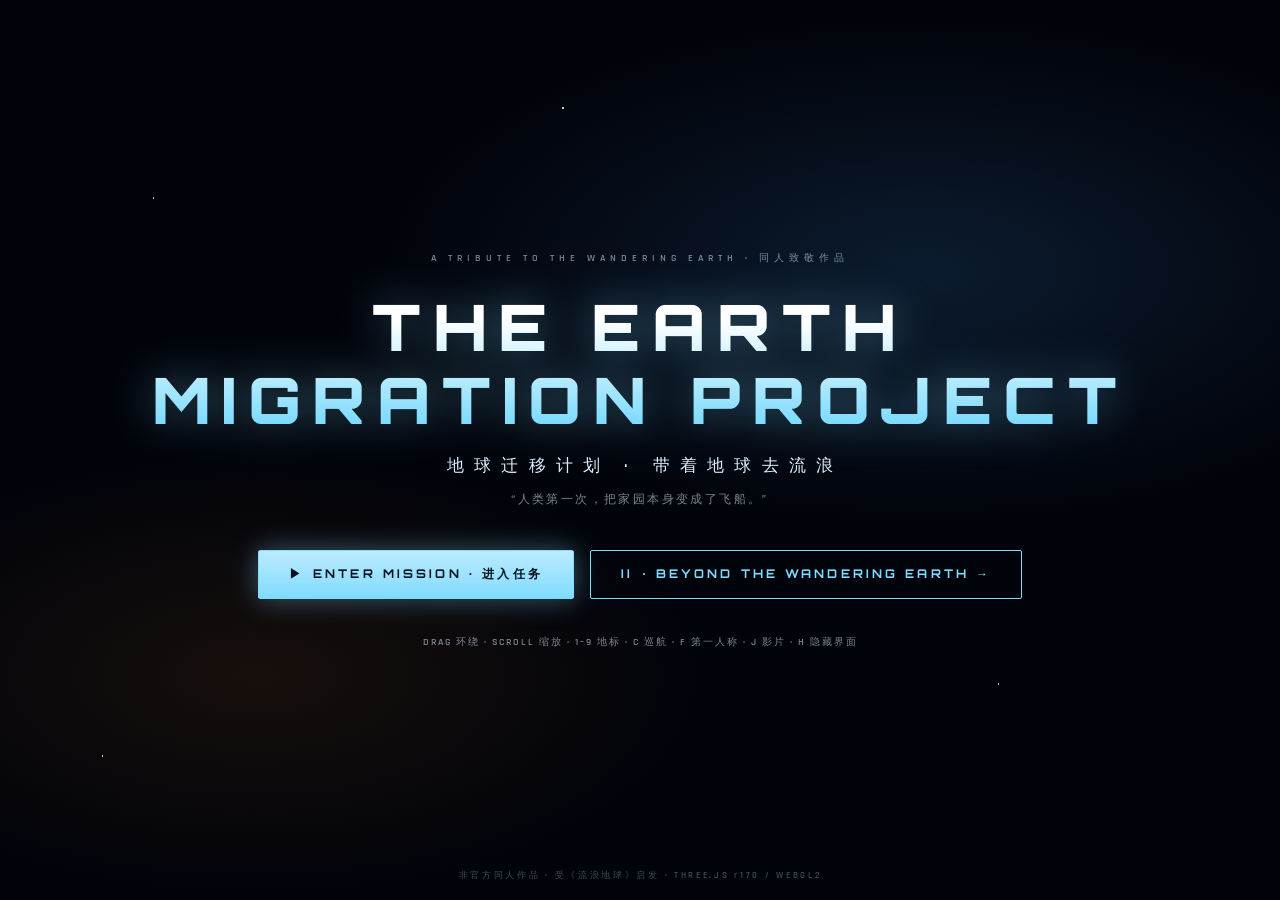
==== index.html @ 53edd9ea "The Earth Migration Project: cinematic dual-page WebGL tribute to The Wandering Earth (Part I + Beyo" ====
<!DOCTYPE html>
<html lang="zh-CN">
<head>
<meta charset="UTF-8">
<meta name="viewport" content="width=device-width, initial-scale=1.0, viewport-fit=cover">
<meta name="theme-color" content="#02040a">
<title>The Earth Migration Project · 地球迁移计划</title>
<meta name="description" content="献给《流浪地球》的电影级交互式 WebGL 体验：上万台行星发动机推动地球离开太阳系，前往比邻星。同人作品，非官方关联。">
<link rel="icon" href="data:image/svg+xml,<svg xmlns='http://www.w3.org/2000/svg' viewBox='0 0 64 64'><circle cx='32' cy='32' r='22' fill='%23061426' stroke='%237fdcff' stroke-width='3'/><path d='M32 6 L38 16 L26 16 Z' fill='%23ffb46a'/><circle cx='32' cy='32' r='8' fill='%237fdcff'/></svg>">
<link rel="stylesheet" href="css/app.css">
<script src="boot.js"></script>
<script type="importmap">
{
  "imports": {
    "three": "./vendor/three/build/three.module.js",
    "three/addons/": "./vendor/three/examples/jsm/"
  }
}
</script>
</head>
<body>

<!-- ══════════ 加载屏 ══════════ -->
<div id="loading">
  <div class="load-core">
    <div class="load-emblem"><div class="load-planet"></div><div class="load-beam"></div></div>
    <div class="load-title">THE EARTH MIGRATION PROJECT</div>
    <div class="load-sub">HUMANITY'S LAST JOURNEY · 4.37 LIGHT-YEARS · 2,500 YEARS</div>
    <div class="load-track"><div id="load-bar"></div></div>
    <div class="load-row"><span id="load-step">INITIALIZING</span><span id="load-pct">0%</span></div>
    <div class="load-row dim"><span>UEG · PLANETARY PROPULSION COMMAND</span><span>UNET/2071.44</span></div>
  </div>
  <div id="boot-fault"><div class="fault-head">SYSTEM FAULT</div><div id="boot-fault-msg"></div></div>
</div>

<!-- ══════════ 启动屏 ══════════ -->
<div id="title-screen" class="hidden">
  <div class="ts-stars"></div>
  <div class="ts-core">
    <div class="ts-kicker">A TRIBUTE TO THE WANDERING EARTH · 同人致敬作品</div>
    <h1 class="ts-title">THE EARTH<br>MIGRATION PROJECT</h1>
    <div class="ts-tag">地球迁移计划 · 带着地球去流浪</div>
    <div class="ts-quote">“人类第一次，把家园本身变成了飞船。”</div>
    <div class="ts-actions">
      <button id="btn-start" class="ts-btn primary">▶&ensp;ENTER MISSION · 进入任务</button>
      <a id="btn-beyond" class="ts-btn ghost" href="beyond.html">II&ensp;· BEYOND THE WANDERING EARTH →</a>
    </div>
    <div class="ts-hints">DRAG 环绕 · SCROLL 缩放 · 1–9 地标 · C 巡航 · F 第一人称 · J 影片 · H 隐藏界面</div>
  </div>
  <div class="ts-foot">非官方同人作品 · 受《流浪地球》启发 · THREE.JS r170 / WEBGL2</div>
</div>

<!-- ══════════ 主应用 ══════════ -->
<div id="app" class="hidden">
  <canvas id="gl"></canvas>
  <div id="labels"></div>

  <!-- HUD -->
  <div id="hud">

    <div class="panel" id="title-block">
      <div class="pb-ueg">UEG · PLANETARY PROPULSION COMMAND</div>
      <div class="pb-name">THE EARTH MIGRATION PROJECT</div>
      <div class="pb-row"><span class="k">MISSION</span><span class="v mono" id="mission-clock">T+0000 D</span></div>
      <div class="pb-row"><span class="k">UTC</span><span class="v mono" id="utc-clock">--:--:--</span></div>
    </div>

    <div class="panel" id="orbit-panel">
      <div class="panel-head">ORBITAL POSITION <i></i></div>
      <div class="grid2">
        <div class="cell"><span class="k">日心距离</span><span class="v mono" id="orb-dist">0.98 AU</span></div>
        <div class="cell"><span class="k">速度</span><span class="v mono" id="orb-speed">29.8 KM/S</span></div>
        <div class="cell"><span class="k">阶段</span><span class="v mono amber" id="orb-phase">ESCAPE BURN</span></div>
        <div class="cell"><span class="k">自转角</span><span class="v mono" id="orb-rot">0.0°</span></div>
        <div class="cell"><span class="k">黄经</span><span class="v mono" id="orb-lon">0.0°</span></div>
        <div class="cell"><span class="k">黄纬</span><span class="v mono" id="orb-lat">0.0°</span></div>
      </div>
      <svg id="orbit-svg" viewBox="0 0 200 130" aria-hidden="true">
        <defs>
          <radialGradient id="svg-sun" cx="50%" cy="50%" r="50%">
            <stop offset="0%" stop-color="#ffdf9e"/><stop offset="45%" stop-color="#ff9d3c"/><stop offset="100%" stop-color="#3a1c05"/>
          </radialGradient>
        </defs>
        <circle cx="24" cy="65" r="9" fill="url(#svg-sun)"/>
        <circle cx="24" cy="65" r="15" fill="none" stroke="#ffb46a" stroke-opacity=".25"/>
        <ellipse cx="24" cy="65" rx="70" ry="58" fill="none" stroke="#7fdcff" stroke-opacity=".35" stroke-dasharray="3 4"/>
        <ellipse cx="24" cy="65" rx="126" ry="96" fill="none" stroke="#7fdcff" stroke-opacity=".22" stroke-dasharray="3 4"/>
        <path id="svg-escape" d="M88 30 C 110 18, 150 30, 176 72" fill="none" stroke="#ffb46a" stroke-width="1.4" stroke-dasharray="5 3"/>
        <circle id="svg-jup" cx="150" cy="45" r="3.4" fill="#d8a56a"/>
        <circle id="svg-earth" cx="88" cy="30" r="2.8" fill="#7fdcff"/>
        <text x="120" y="14" fill="#7fdcff" font-size="7" letter-spacing="1.5" opacity=".8">TRAJECTORY · JUPITER ASSIST</text>
      </svg>
    </div>

    <div class="panel" id="engine-panel">
      <div class="panel-head">PLANETARY ENGINES <i></i></div>
      <div class="eng-main">
        <div class="eng-pct mono" id="eng-pct">0.0<span class="unit">%</span></div>
        <div class="eng-gauge" id="eng-gauge"></div>
      </div>
      <div class="grid2">
        <div class="cell"><span class="k">活动单位</span><span class="v mono" id="eng-units">0 / 10,244</span></div>
        <div class="cell"><span class="k">总推力</span><span class="v mono" id="eng-thrust">0.0 GT</span></div>
        <div class="cell"><span class="k">核心温度</span><span class="v mono" id="eng-temp">0 K</span></div>
        <div class="cell"><span class="k">燃料储备</span><span class="v mono" id="eng-fuel">100.0%</span></div>
      </div>
      <div class="eng-continents" id="eng-continents"></div>
    </div>

    <div class="panel" id="elevator-panel">
      <div class="panel-head">SPACE ELEVATOR <i></i></div>
      <div class="grid2">
        <div class="cell"><span class="k">锚点</span><span class="v mono">0.0°N 22.0°E</span></div>
        <div class="cell"><span class="k">天枢站</span><span class="v mono cyan" id="elv-status">APEX GEOSYNC</span></div>
        <div class="cell"><span class="k">上行攀爬器</span><span class="v mono" id="elv-up">0</span></div>
        <div class="cell"><span class="k">下行攀爬器</span><span class="v mono" id="elv-down">0</span></div>
        <div class="cell"><span class="k">缆绳张力</span><span class="v mono" id="elv-tension">0 MN</span></div>
        <div class="cell"><span class="k">下一班次</span><span class="v mono" id="elv-next">--:--</span></div>
        <div class="cell wide"><span class="k">轨道流量</span><span class="v mono" id="elv-traffic">0 crafts/day</span></div>
      </div>
    </div>

    <div class="panel" id="system-panel">
      <div class="panel-head">PLANETARY SYSTEM <i></i></div>
      <div class="grid2">
        <div class="cell wide"><span class="k">目的地</span><span class="v mono cyan">PROXIMA CEN · 4.24 LY</span></div>
        <div class="cell"><span class="k">木星遭遇</span><span class="v mono amber" id="sys-jup">T-6,205 D</span></div>
        <div class="cell"><span class="k">太阳通量</span><span class="v mono" id="sys-flux">100.0%</span></div>
        <div class="cell"><span class="k">月伴飞</span><span class="v mono" id="sys-luna">0.97</span></div>
        <div class="cell"><span class="k">航程完成</span><span class="v mono" id="sys-prog">0.00%</span></div>
      </div>
    </div>

    <div class="panel" id="cam-panel">
      <div class="panel-head">OBSERVER <i></i></div>
      <div class="grid2">
        <div class="cell wide"><span class="k">模式</span><span class="v mono" id="cam-mode">EXPLORE</span></div>
        <div class="cell wide"><span class="k">焦点</span><span class="v mono" id="cam-focus">EARTH</span></div>
        <div class="cell"><span class="k">高度</span><span class="v mono" id="cam-alt">0 KM</span></div>
        <div class="cell"><span class="k">距离</span><span class="v mono" id="cam-dist">0 KM</span></div>
        <div class="cell"><span class="k">FPS</span><span class="v mono" id="cam-fps">60</span></div>
      </div>
    </div>
  </div>

  <!-- 底部 dock -->
  <div id="dock">
    <div class="dock-hints">
      <span>DRAG 环绕</span><span>SCROLL 缩放</span><span>CLICK 标记飞抵</span><span>1–9 地标</span><span>H 隐藏 HUD</span><span>G 特效档</span>
    </div>
    <div class="dock-marks" id="dock-marks"></div>
    <div class="dock-modes">
      <button id="btn-c" data-mode="cinematic">C · CINEMATIC</button>
      <button id="btn-o" data-mode="explore" class="on">O · EXPLORE</button>
      <button id="btn-f" data-mode="fp">F · FIRST PERSON</button>
      <button id="btn-j" data-mode="journey">J · ▶ JOURNEY</button>
      <a class="dock-beyond" href="beyond.html">II · BEYOND →</a>
    </div>
  </div>

  <!-- 影片模式 -->
  <div id="film" class="hidden">
    <div class="letterbox top"></div>
    <div class="letterbox bottom"></div>
    <div id="chapter-card"><div id="ch-num">01</div><div id="ch-title">The Dying Sun</div><div id="ch-era">2061</div></div>
    <div id="subtitle"><div id="sub-kicker"></div><div id="sub-title"></div><div id="sub-sub"></div></div>
    <div id="film-bar">
      <button id="f-prev" title="上一章">◀◀</button>
      <button id="f-play" title="播放/暂停">PAUSE</button>
      <button id="f-next" title="下一章">▶▶</button>
      <div id="f-track"><div id="f-prog"></div><div id="f-ticks"></div></div>
      <span class="mono" id="f-time">00:00 / 01:02</span>
      <button id="f-sound" title="声音">SOUND ON</button>
      <button id="f-exit" title="退出">EXIT</button>
    </div>
  </div>

  <!-- 第一人称触屏按钮（移动端） -->
  <div id="fp-touch" class="hidden">
    <button id="fp-fwd">▲ 前进</button>
    <button id="fp-back">▼ 后退</button>
  </div>

  <div id="toast"></div>
</div>

<script type="module" src="js/app.js"></script>
</body>
</html>
---- css/app.css ----
/* ═══════════════════════════════════════════════════════════════
   THE EARTH MIGRATION PROJECT · app.css
   深空冷青 HUD + 暖琥珀警示 · 1px 边线 / L 角标 / 毛玻璃 / 2px 直角
   ═══════════════════════════════════════════════════════════════ */
@font-face {
  font-family: 'Orbitron';
  src: url('../assets/fonts/orbitron-var.woff2') format('woff2');
  font-weight: 400 900;
  font-display: swap;
}
@font-face {
  font-family: 'Rajdhani';
  src: url('../assets/fonts/rajdhani-600.ttf') format('truetype');
  font-weight: 500 700;
  font-display: swap;
}
@font-face {
  font-family: 'JetBrains Mono';
  src: url('../assets/fonts/jbmono-400.woff2') format('woff2');
  font-weight: 400;
  font-display: swap;
}
@font-face {
  font-family: 'JetBrains Mono';
  src: url('../assets/fonts/jbmono-700.woff2') format('woff2');
  font-weight: 700;
  font-display: swap;
}

:root {
  --cyan: #7fdcff;
  --cyan-dim: rgba(127, 220, 255, .55);
  --cyan-line: rgba(127, 220, 255, .28);
  --amber: #ffb46a;
  --red: #ff6b6b;
  --glass: rgba(10, 24, 42, .72);
  --glass-strong: rgba(4, 10, 20, .6);
  --text: #dcefff;
  --text-dim: rgba(220, 239, 255, .55);
  --bg: #02040a;
}

* { margin: 0; padding: 0; box-sizing: border-box; }
html, body { height: 100%; overflow: hidden; }
body {
  background: var(--bg);
  color: var(--text);
  font-family: 'Rajdhani', 'Segoe UI', sans-serif;
  -webkit-font-smoothing: antialiased;
  user-select: none;
}
.mono { font-family: 'JetBrains Mono', 'Consolas', monospace; }
.hidden { display: none !important; }
button { font-family: inherit; cursor: pointer; }

/* ══════════ 通用面板语言 ══════════ */
.panel {
  position: absolute;
  background: linear-gradient(160deg, var(--glass), var(--glass-strong));
  border: 1px solid var(--cyan-line);
  border-radius: 2px;
  padding: 10px 12px;
  box-shadow: inset 0 0 22px rgba(127, 220, 255, .06), 0 6px 26px rgba(0, 0, 0, .55);
  backdrop-filter: blur(7px);
  -webkit-backdrop-filter: blur(7px);
  min-width: 190px;
  z-index: 20;
  animation: panel-in .6s cubic-bezier(.2, .9, .25, 1) both;
}
.panel::before, .panel::after {
  content: ''; position: absolute; width: 12px; height: 12px; pointer-events: none;
}
.panel::before { top: -1px; left: -1px; border-top: 2px solid var(--cyan); border-left: 2px solid var(--cyan); }
.panel::after { bottom: -1px; right: -1px; border-bottom: 2px solid var(--cyan); border-right: 2px solid var(--cyan); }
@keyframes panel-in { from { opacity: 0; transform: translateY(8px); } to { opacity: 1; transform: none; } }

.panel-head {
  font-family: 'Orbitron', sans-serif;
  font-size: 9px; font-weight: 700;
  letter-spacing: .38em;
  color: var(--cyan);
  padding-bottom: 7px; margin-bottom: 8px;
  border-bottom: 1px solid var(--cyan-line);
  display: flex; justify-content: space-between; align-items: center;
}
.panel-head i {
  width: 5px; height: 5px; background: var(--cyan);
  box-shadow: 0 0 6px var(--cyan);
  animation: blink 2.2s infinite;
}
@keyframes blink { 0%, 100% { opacity: 1; } 50% { opacity: .25; } }

.grid2 { display: grid; grid-template-columns: 1fr 1fr; gap: 3px 10px; }
.cell { display: flex; justify-content: space-between; align-items: baseline; gap: 8px; }
.cell.wide { grid-column: span 2; }
.cell .k { font-size: 10px; letter-spacing: .18em; color: var(--text-dim); white-space: nowrap; }
.cell .v { font-size: 11px; font-weight: 700; color: var(--text); white-space: nowrap; }
.cell .v.cyan { color: var(--cyan); }
.cell .v.amber { color: var(--amber); }
.cell .v.red { color: var(--red); }

/* ══════════ 加载屏 ══════════ */
#loading {
  position: fixed; inset: 0; z-index: 200;
  background: radial-gradient(120% 90% at 50% 20%, #04101f 0%, #02040a 55%, #010208 100%);
  display: flex; align-items: center; justify-content: center;
  transition: opacity .8s;
}
.load-core { width: min(480px, 86vw); text-align: center; }
.load-emblem { width: 88px; height: 88px; margin: 0 auto 26px; position: relative; }
.load-planet {
  position: absolute; inset: 14px; border-radius: 50%;
  background: radial-gradient(circle at 34% 32%, #1d4e78, #071a30 62%, #020a16);
  border: 1px solid var(--cyan-line);
  box-shadow: 0 0 34px rgba(127, 220, 255, .25), inset -8px -6px 22px rgba(0, 0, 0, .8);
  animation: spin 14s linear infinite;
}
.load-beam {
  position: absolute; left: 50%; top: -8px; width: 3px; height: 26px;
  background: linear-gradient(to top, var(--cyan), transparent);
  transform: translateX(-50%);
  animation: beam 1.6s ease-in-out infinite;
  filter: drop-shadow(0 0 6px var(--cyan));
}
@keyframes beam { 0%, 100% { opacity: .35; height: 18px; } 50% { opacity: 1; height: 30px; } }
@keyframes spin { to { transform: rotate(360deg); } }
.load-title {
  font-family: 'Orbitron', sans-serif; font-weight: 900;
  font-size: clamp(17px, 3.4vw, 26px); letter-spacing: .42em;
  background: linear-gradient(180deg, #fff, var(--cyan));
  -webkit-background-clip: text; background-clip: text; color: transparent;
  filter: drop-shadow(0 0 14px rgba(127, 220, 255, .5));
  margin-bottom: 10px; padding-left: .42em;
}
.load-sub { font-size: 10px; letter-spacing: .34em; color: var(--text-dim); margin-bottom: 30px; }
.load-track { height: 2px; background: rgba(127, 220, 255, .14); margin-bottom: 10px; overflow: hidden; }
#load-bar { height: 100%; width: 0%; background: linear-gradient(90deg, var(--cyan), #fff); box-shadow: 0 0 10px var(--cyan); transition: width .3s; }
.load-row { display: flex; justify-content: space-between; font-size: 10px; letter-spacing: .22em; color: var(--cyan); }
.load-row.dim { color: var(--text-dim); margin-top: 14px; letter-spacing: .14em; }
#boot-fault {
  display: none; margin-top: 22px; padding: 12px 16px;
  border: 1px solid var(--red); color: var(--red);
  font-family: 'JetBrains Mono', monospace; font-size: 11px; line-height: 1.6;
  text-align: left; background: rgba(60, 10, 14, .35);
}
.fault-head { font-weight: 700; letter-spacing: .3em; margin-bottom: 4px; }

/* ══════════ 启动屏 ══════════ */
#title-screen {
  position: fixed; inset: 0; z-index: 150;
  background:
    radial-gradient(60% 40% at 72% 30%, rgba(38, 90, 140, .28), transparent 70%),
    radial-gradient(50% 35% at 20% 75%, rgba(120, 70, 20, .18), transparent 70%),
    #01030a;
  display: flex; align-items: center; justify-content: center;
  transition: opacity 1s, visibility 1s;
}
.ts-stars {
  position: absolute; inset: 0; opacity: .8;
  background-image:
    radial-gradient(1.4px 1.4px at 12% 22%, #cfeaff 50%, transparent 51%),
    radial-gradient(1px 1px at 28% 68%, #9fc6e8 50%, transparent 51%),
    radial-gradient(1.8px 1.8px at 44% 12%, #fff 50%, transparent 51%),
    radial-gradient(1px 1px at 63% 44%, #cfeaff 50%, transparent 51%),
    radial-gradient(1.3px 1.3px at 78% 76%, #ffe9c9 50%, transparent 51%),
    radial-gradient(1px 1px at 88% 18%, #cfeaff 50%, transparent 51%),
    radial-gradient(1.5px 1.5px at 8% 84%, #fff 50%, transparent 51%),
    radial-gradient(1px 1px at 52% 88%, #9fc6e8 50%, transparent 51%),
    radial-gradient(1.2px 1.2px at 95% 55%, #fff 50%, transparent 51%),
    radial-gradient(1px 1px at 35% 40%, #cfeaff 50%, transparent 51%);
  animation: twinkle 5s ease-in-out infinite alternate;
}
@keyframes twinkle { from { opacity: .45; } to { opacity: .95; } }
.ts-core { position: relative; text-align: center; padding: 0 20px; }
.ts-kicker { font-size: 10px; letter-spacing: .5em; color: var(--text-dim); margin-bottom: 26px; }
.ts-title {
  font-family: 'Orbitron', sans-serif; font-weight: 900;
  font-size: clamp(30px, 6.5vw, 64px); line-height: 1.14; letter-spacing: .18em;
  background: linear-gradient(180deg, #ffffff 20%, var(--cyan) 90%);
  -webkit-background-clip: text; background-clip: text; color: transparent;
  filter: drop-shadow(0 0 22px rgba(127, 220, 255, .45));
  margin-bottom: 18px;
}
.ts-tag { font-size: clamp(13px, 2vw, 17px); letter-spacing: .6em; color: var(--text); margin-bottom: 14px; padding-left: .6em; }
.ts-quote { font-size: 12px; letter-spacing: .2em; color: var(--text-dim); margin-bottom: 42px; }
.ts-actions { display: flex; gap: 16px; justify-content: center; flex-wrap: wrap; margin-bottom: 36px; }
.ts-btn {
  display: inline-block; text-decoration: none;
  font-family: 'Orbitron', sans-serif; font-size: 12px; font-weight: 700; letter-spacing: .26em;
  color: var(--cyan); background: rgba(10, 30, 50, .5);
  border: 1px solid var(--cyan); border-radius: 2px;
  padding: 15px 30px; transition: all .25s;
}
.ts-btn.primary { color: #02131f; background: linear-gradient(180deg, #bdeaff, var(--cyan)); box-shadow: 0 0 28px rgba(127, 220, 255, .4); }
.ts-btn.ghost { background: transparent; }
.ts-btn:hover { transform: translateY(-2px); box-shadow: 0 6px 30px rgba(127, 220, 255, .5); }
.ts-hints { font-size: 10px; letter-spacing: .2em; color: var(--text-dim); }
.ts-foot { position: absolute; bottom: 18px; left: 0; right: 0; text-align: center; font-size: 9px; letter-spacing: .3em; color: rgba(220, 239, 255, .3); }

/* ══════════ 主应用 ══════════ */
#app { position: fixed; inset: 0; }
#gl { position: absolute; inset: 0; width: 100%; height: 100%; display: block; }

/* —— HUD 布局 —— */
#title-block { top: 16px; left: 16px; }
#orbit-panel { top: 16px; right: 16px; width: 226px; }
#engine-panel { top: 50%; left: 16px; transform: translateY(-50%); width: 262px; }
#elevator-panel { top: 50%; right: 16px; transform: translateY(-50%); width: 226px; }
#system-panel { bottom: 92px; left: 16px; }
#cam-panel { bottom: 92px; right: 16px; }

.pb-ueg { font-size: 9px; letter-spacing: .3em; color: var(--text-dim); margin-bottom: 4px; }
.pb-name {
  font-family: 'Orbitron', sans-serif; font-size: 12px; font-weight: 700;
  letter-spacing: .24em; color: var(--cyan); margin-bottom: 8px;
  text-shadow: 0 0 12px rgba(127, 220, 255, .5);
}
.pb-row { display: flex; justify-content: space-between; gap: 18px; font-size: 10px; }
.pb-row .k { color: var(--text-dim); letter-spacing: .2em; }
.pb-row .v { font-size: 11px; }

#orbit-svg { display: block; width: 100%; margin-top: 8px; }

/* —— 发动机面板 —— */
.eng-main { display: flex; align-items: center; gap: 12px; margin-bottom: 9px; }
.eng-pct {
  font-size: 30px; font-weight: 700; color: var(--cyan);
  text-shadow: 0 0 16px rgba(127, 220, 255, .55); line-height: 1;
  min-width: 86px;
}
.eng-pct .unit { font-size: 14px; color: var(--text-dim); }
.eng-gauge { display: grid; grid-template-columns: repeat(6, 1fr); gap: 3px; flex: 1; }
.eng-gauge i {
  height: 9px; background: rgba(127, 220, 255, .1);
  border: 1px solid rgba(127, 220, 255, .14);
  transition: background .3s;
}
.eng-gauge i.on { background: linear-gradient(180deg, #d9f4ff, var(--cyan)); box-shadow: 0 0 7px rgba(127, 220, 255, .8); border-color: transparent; }
.eng-gauge i.hot { background: linear-gradient(180deg, #ffe6c4, var(--amber)); box-shadow: 0 0 7px rgba(255, 180, 106, .8); border-color: transparent; }
.eng-continents { margin-top: 9px; display: grid; gap: 4px; }
.eng-continents .cont { display: grid; grid-template-columns: 34px 1fr 30px; gap: 8px; align-items: center; font-size: 9px; letter-spacing: .16em; }
.eng-continents .cont .name { color: var(--text-dim); }
.eng-continents .cont .bar { height: 5px; background: rgba(127, 220, 255, .08); position: relative; }
.eng-continents .cont .bar b {
  position: absolute; inset: 0; right: auto;
  background: linear-gradient(90deg, rgba(127, 220, 255, .25), var(--cyan));
  box-shadow: 0 0 6px rgba(127, 220, 255, .5);
  transition: width .5s;
}
.eng-continents .cont .pct { color: var(--text); font-family: 'JetBrains Mono', monospace; font-size: 9px; text-align: right; }

/* ══════════ 底部 dock ══════════ */
#dock {
  position: absolute; left: 50%; bottom: 14px; transform: translateX(-50%);
  display: flex; flex-direction: column; align-items: center; gap: 8px;
  z-index: 30; width: min(760px, calc(100vw - 24px));
  background: linear-gradient(160deg, var(--glass), var(--glass-strong));
  border: 1px solid var(--cyan-line); border-radius: 2px;
  padding: 10px 14px;
  box-shadow: inset 0 0 22px rgba(127, 220, 255, .05), 0 8px 30px rgba(0, 0, 0, .6);
  backdrop-filter: blur(8px); -webkit-backdrop-filter: blur(8px);
}
.dock-hints { display: flex; gap: 16px; flex-wrap: wrap; justify-content: center; font-size: 9px; letter-spacing: .18em; color: var(--text-dim); }
.dock-marks { display: flex; gap: 5px; flex-wrap: wrap; justify-content: center; }
.dock-marks button {
  font-size: 8px; letter-spacing: .1em; color: var(--cyan-dim);
  background: rgba(127, 220, 255, .05); border: 1px solid var(--cyan-line);
  border-radius: 2px; padding: 4px 7px; transition: all .2s;
}
.dock-marks button:hover, .dock-marks button.on { color: #02131f; background: var(--cyan); box-shadow: 0 0 12px rgba(127, 220, 255, .6); }
.dock-modes { display: flex; gap: 8px; flex-wrap: wrap; justify-content: center; align-items: center; }
.dock-modes button {
  font-family: 'Orbitron', sans-serif; font-size: 9px; font-weight: 700; letter-spacing: .2em;
  color: var(--text-dim); background: transparent;
  border: 1px solid rgba(127, 220, 255, .22); border-radius: 2px;
  padding: 8px 14px; transition: all .2s;
}
.dock-modes button:hover { color: var(--cyan); border-color: var(--cyan); }
.dock-modes button.on { color: #02131f; background: var(--cyan); border-color: var(--cyan); box-shadow: 0 0 16px rgba(127, 220, 255, .5); }
.dock-beyond {
  font-family: 'Orbitron', sans-serif; font-size: 9px; font-weight: 700; letter-spacing: .2em;
  color: var(--amber); text-decoration: none;
  border: 1px solid rgba(255, 180, 106, .4); border-radius: 2px;
  padding: 8px 14px; transition: all .2s;
}
.dock-beyond:hover { background: rgba(255, 180, 106, .15); box-shadow: 0 0 16px rgba(255, 180, 106, .35); }

/* ══════════ 影片模式 ══════════ */
#film { position: absolute; inset: 0; z-index: 40; pointer-events: none; }
.letterbox { position: absolute; left: 0; right: 0; height: 7.5vh; background: #000; z-index: 1; }
.letterbox.top { top: 0; animation: lb-in 1s cubic-bezier(.6, 0, .2, 1) both; }
.letterbox.bottom { bottom: 0; animation: lb-in 1s cubic-bezier(.6, 0, .2, 1) both; }
@keyframes lb-in { from { transform: scaleY(0); } to { transform: scaleY(1); } }

#chapter-card {
  position: absolute; left: 5vw; bottom: calc(7.5vh + 34px); z-index: 3;
  text-align: left; opacity: 0; transform: translateY(12px);
  transition: opacity .8s, transform .8s;
}
#chapter-card.show { opacity: 1; transform: none; }
#ch-num {
  font-family: 'Orbitron', sans-serif; font-size: 13px; font-weight: 900;
  color: var(--amber); letter-spacing: .5em;
  text-shadow: 0 0 14px rgba(255, 180, 106, .5);
}
#ch-title {
  font-family: 'Orbitron', sans-serif; font-size: clamp(18px, 2.6vw, 27px); font-weight: 700;
  color: #fff; letter-spacing: .3em; margin: 6px 0 3px;
  text-shadow: 0 2px 24px rgba(127, 220, 255, .35);
}
#ch-era { font-size: 11px; letter-spacing: .4em; color: var(--cyan); }

#subtitle {
  position: absolute; left: 50%; bottom: calc(7.5vh + 40px); transform: translateX(-50%);
  text-align: center; z-index: 3; width: min(760px, 88vw);
}
#sub-kicker { font-size: 10px; letter-spacing: .5em; color: var(--amber); margin-bottom: 8px; min-height: 12px; }
#sub-title {
  font-size: clamp(17px, 2.4vw, 25px); font-weight: 600; letter-spacing: .3em;
  color: #eef8ff; text-shadow: 0 2px 20px rgba(0, 0, 0, .9), 0 0 30px rgba(127, 220, 255, .2);
  min-height: 30px;
}
#sub-sub { font-size: 12px; letter-spacing: .26em; color: var(--text-dim); margin-top: 7px; min-height: 15px; }
.char { opacity: 0; display: inline-block; animation: char-in .5s forwards; }
@keyframes char-in { to { opacity: 1; } }

#film-bar {
  position: absolute; left: 50%; bottom: calc(7.5vh - 34px); transform: translateX(-50%);
  display: flex; align-items: center; gap: 12px;
  z-index: 5; pointer-events: auto;
  background: rgba(2, 6, 14, .82);
  border: 1px solid var(--cyan-line); border-radius: 2px;
  padding: 8px 14px;
  backdrop-filter: blur(8px); -webkit-backdrop-filter: blur(8px);
}
#film-bar button {
  font-family: 'JetBrains Mono', monospace; font-size: 10px; letter-spacing: .1em;
  color: var(--cyan); background: transparent; border: 1px solid var(--cyan-line);
  border-radius: 2px; padding: 6px 10px; transition: all .2s;
}
#film-bar button:hover { background: rgba(127, 220, 255, .12); }
#f-play { min-width: 64px; }
#f-track {
  position: relative; width: min(340px, 34vw); height: 18px; cursor: pointer;
}
#f-track::before {
  content: ''; position: absolute; left: 0; right: 0; top: 8px; height: 2px;
  background: rgba(127, 220, 255, .18);
}
#f-prog {
  position: absolute; left: 0; top: 8px; height: 2px; width: 0%;
  background: linear-gradient(90deg, var(--cyan), #fff);
  box-shadow: 0 0 8px var(--cyan);
}
#f-ticks { position: absolute; inset: 0; }
#f-ticks i {
  position: absolute; top: 4px; width: 1px; height: 10px;
  background: rgba(255, 255, 255, .45);
}
#f-ticks i:hover::after {
  content: attr(data-name); position: absolute; bottom: 16px; left: 50%; transform: translateX(-50%);
  white-space: nowrap; font-size: 9px; letter-spacing: .14em; color: var(--cyan);
  background: rgba(2, 6, 14, .95); border: 1px solid var(--cyan-line);
  padding: 3px 8px; pointer-events: none;
}
#f-time { font-size: 10px; color: var(--text-dim); letter-spacing: .08em; }

/* ══════════ 全息标记 ══════════ */
#labels { position: absolute; inset: 0; pointer-events: none; z-index: 15; overflow: hidden; }
.holo {
  position: absolute; transform: translate(-50%, -50%);
  pointer-events: auto; cursor: pointer;
}
.holo .dia {
  width: 11px; height: 11px; margin: 0 auto;
  border: 1.4px solid var(--cyan);
  transform: rotate(45deg);
  box-shadow: 0 0 10px rgba(127, 220, 255, .6), inset 0 0 6px rgba(127, 220, 255, .5);
  animation: holo-pulse 2.4s ease-in-out infinite;
  transition: border-color .2s;
}
.holo:hover .dia { border-color: #fff; }
@keyframes holo-pulse { 0%, 100% { transform: rotate(45deg) scale(1); opacity: .95; } 50% { transform: rotate(45deg) scale(1.35); opacity: .55; } }
.holo .ring {
  position: absolute; left: 50%; top: 50%; width: 34px; height: 34px;
  border: 1px solid rgba(127, 220, 255, .3); border-radius: 50%;
  transform: translate(-50%, -50%);
  animation: holo-ring 2.4s ease-out infinite;
}
@keyframes holo-ring { 0% { transform: translate(-50%, -50%) scale(.3); opacity: .9; } 100% { transform: translate(-50%, -50%) scale(1.25); opacity: 0; } }
.holo .tag {
  position: absolute; left: 26px; top: -4px; white-space: nowrap;
  font-size: 9px; letter-spacing: .2em; color: var(--cyan);
  padding: 3px 8px;
  background: rgba(2, 8, 18, .78);
  border: 1px solid var(--cyan-line);
  clip-path: polygon(0 0, 100% 0, 100% 100%, 8px 100%);
}
.holo .tag::before {
  content: ''; position: absolute; left: -14px; top: 50%; width: 14px; height: 1px;
  background: linear-gradient(90deg, transparent, var(--cyan));
}
.holo:hover .tag { color: #fff; border-color: var(--cyan); }

/* ══════════ toast / 触屏 ══════════ */
#toast {
  position: absolute; left: 50%; top: 84px; transform: translateX(-50%);
  z-index: 60; pointer-events: none;
  font-family: 'Orbitron', sans-serif; font-size: 11px; letter-spacing: .34em;
  color: var(--cyan); background: rgba(2, 8, 18, .85);
  border: 1px solid var(--cyan-line); border-radius: 2px;
  padding: 10px 22px; opacity: 0; transition: opacity .4s;
  text-shadow: 0 0 10px rgba(127, 220, 255, .6);
}
#toast.show { opacity: 1; }

#fp-touch { position: absolute; inset: 0; z-index: 35; pointer-events: none; }
#fp-touch button {
  position: absolute; pointer-events: auto;
  width: 88px; height: 88px; border-radius: 50%;
  font-family: 'Orbitron', sans-serif; font-size: 10px; letter-spacing: .2em;
  color: var(--cyan); background: rgba(10, 30, 50, .4);
  border: 1px solid var(--cyan-line);
  backdrop-filter: blur(4px); -webkit-backdrop-filter: blur(4px);
}
#fp-fwd { right: 24px; bottom: 128px; }
#fp-back { right: 128px; bottom: 40px; }
#fp-touch button:active { background: rgba(127, 220, 255, .3); }

/* ══════════ HUD 隐藏态 / 响应式 ══════════ */
#app.nohud #hud, #app.nohud #dock, #app.nohud #labels { opacity: 0; pointer-events: none; }
#app.film-on #hud, #app.film-on #dock, #app.film-on #labels, #app.film-on #toast { opacity: 0; pointer-events: none; }
#hud, #dock, #labels { transition: opacity .5s; }

@media (max-width: 900px) {
  #elevator-panel, #system-panel, #cam-panel { display: none; }
  #engine-panel { top: auto; bottom: 96px; transform: none; width: 226px; }
  .panel { min-width: 160px; padding: 8px 10px; }
  #orbit-panel { width: 196px; }
  .dock-hints { display: none; }
  .dock-marks { display: none; }
  #f-track { width: 30vw; }
  #film-bar { gap: 8px; padding: 7px 10px; }
  #f-time { display: none; }
}
@media (max-width: 600px) {
  #orbit-panel { display: none; }
  #title-block { top: 10px; left: 10px; }
  .letterbox { height: 5.5vh; }
  #subtitle { bottom: calc(5.5vh + 64px); }
  #chapter-card { bottom: calc(5.5vh + 60px); left: 6vw; }
}
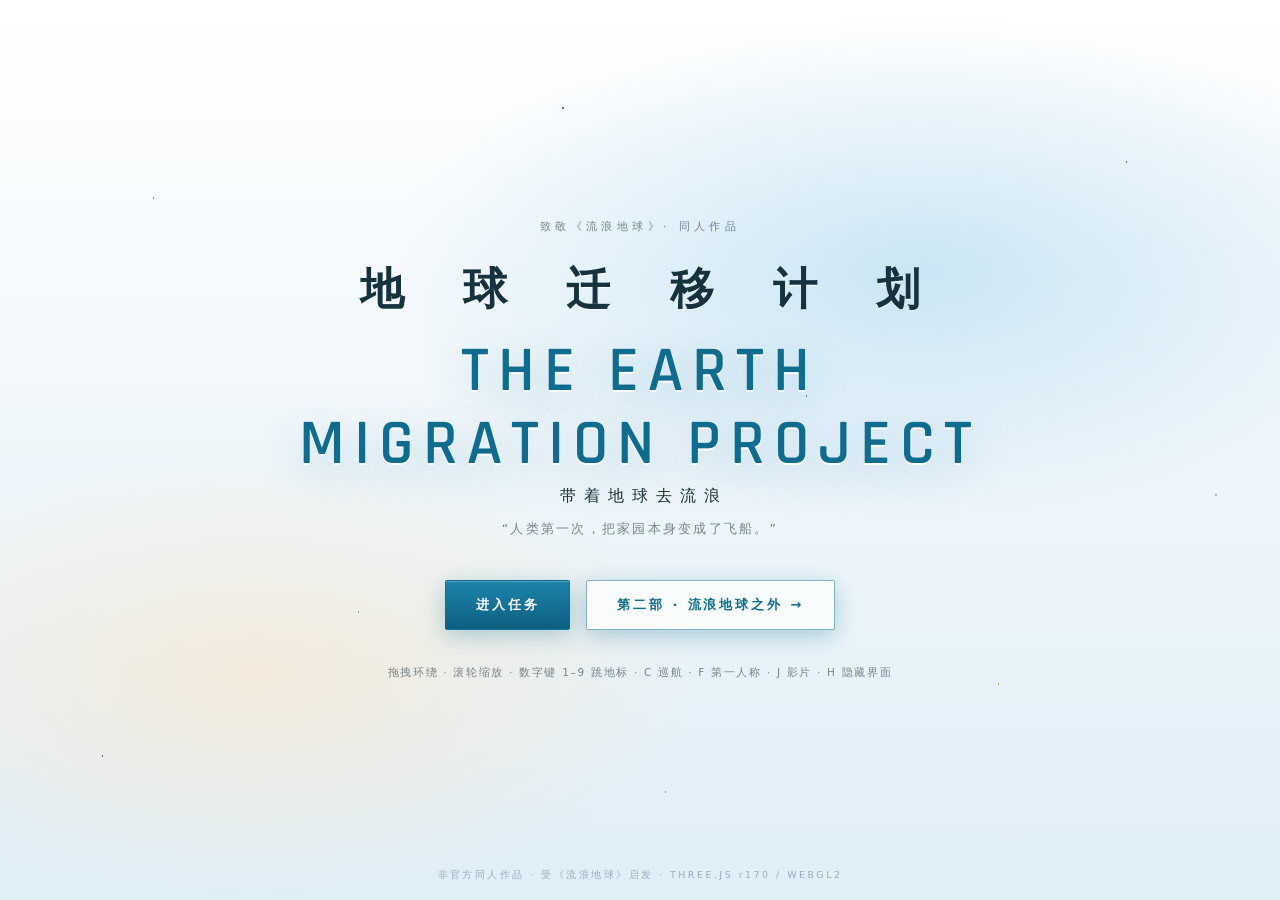
==== commit 5296a5fa: "v2 全面升级：晨光星图浅色主题 + 原生中文 + 画质(2048贴图/几何加密) + 流畅度(DRS自适应分辨率/HUD节流/零分配) + 稳定性(循环防护/context lost/可见性暂停)" ====
--- a/index.html
+++ b/index.html
@@ -3,10 +3,10 @@
 <head>
 <meta charset="UTF-8">
 <meta name="viewport" content="width=device-width, initial-scale=1.0, viewport-fit=cover">
-<meta name="theme-color" content="#02040a">
-<title>The Earth Migration Project · 地球迁移计划</title>
+<meta name="theme-color" content="#eef5fa">
+<title>地球迁移计划 · 带着地球去流浪</title>
 <meta name="description" content="献给《流浪地球》的电影级交互式 WebGL 体验：上万台行星发动机推动地球离开太阳系，前往比邻星。同人作品，非官方关联。">
-<link rel="icon" href="data:image/svg+xml,<svg xmlns='http://www.w3.org/2000/svg' viewBox='0 0 64 64'><circle cx='32' cy='32' r='22' fill='%23061426' stroke='%237fdcff' stroke-width='3'/><path d='M32 6 L38 16 L26 16 Z' fill='%23ffb46a'/><circle cx='32' cy='32' r='8' fill='%237fdcff'/></svg>">
+<link rel="icon" href="data:image/svg+xml,<svg xmlns='http://www.w3.org/2000/svg' viewBox='0 0 64 64'><circle cx='32' cy='32' r='22' fill='%23eef5fa' stroke='%230f6c8e' stroke-width='3'/><path d='M32 6 L38 16 L26 16 Z' fill='%23b26a1a'/><circle cx='32' cy='32' r='8' fill='%230f6c8e'/></svg>">
 <link rel="stylesheet" href="css/app.css">
 <script src="boot.js"></script>
 <script type="importmap">
@@ -24,28 +24,29 @@
 <div id="loading">
   <div class="load-core">
     <div class="load-emblem"><div class="load-planet"></div><div class="load-beam"></div></div>
-    <div class="load-title">THE EARTH MIGRATION PROJECT</div>
-    <div class="load-sub">HUMANITY'S LAST JOURNEY · 4.37 LIGHT-YEARS · 2,500 YEARS</div>
+    <div class="load-title">地球迁移计划</div>
+    <div class="load-sub">人类最后的旅程 · 4.37 光年 · 2500 年</div>
     <div class="load-track"><div id="load-bar"></div></div>
-    <div class="load-row"><span id="load-step">INITIALIZING</span><span id="load-pct">0%</span></div>
-    <div class="load-row dim"><span>UEG · PLANETARY PROPULSION COMMAND</span><span>UNET/2071.44</span></div>
+    <div class="load-row"><span id="load-step">正在初始化</span><span id="load-pct">0%</span></div>
+    <div class="load-row dim"><span>联合政府 · 行星推进司令部</span><span>UNET/2071.44</span></div>
   </div>
-  <div id="boot-fault"><div class="fault-head">SYSTEM FAULT</div><div id="boot-fault-msg"></div></div>
+  <div id="boot-fault"><div class="fault-head">系统故障</div><div id="boot-fault-msg"></div></div>
 </div>
 
 <!-- ══════════ 启动屏 ══════════ -->
 <div id="title-screen" class="hidden">
   <div class="ts-stars"></div>
   <div class="ts-core">
-    <div class="ts-kicker">A TRIBUTE TO THE WANDERING EARTH · 同人致敬作品</div>
+    <div class="ts-kicker">致敬《流浪地球》· 同人作品</div>
+    <div class="ts-title-zh">地 球 迁 移 计 划</div>
     <h1 class="ts-title">THE EARTH<br>MIGRATION PROJECT</h1>
-    <div class="ts-tag">地球迁移计划 · 带着地球去流浪</div>
+    <div class="ts-tag">带着地球去流浪</div>
     <div class="ts-quote">“人类第一次，把家园本身变成了飞船。”</div>
     <div class="ts-actions">
-      <button id="btn-start" class="ts-btn primary">▶&ensp;ENTER MISSION · 进入任务</button>
-      <a id="btn-beyond" class="ts-btn ghost" href="beyond.html">II&ensp;· BEYOND THE WANDERING EARTH →</a>
+      <button id="btn-start" class="ts-btn primary">进入任务</button>
+      <a id="btn-beyond" class="ts-btn ghost" href="beyond.html">第二部 · 流浪地球之外 →</a>
     </div>
-    <div class="ts-hints">DRAG 环绕 · SCROLL 缩放 · 1–9 地标 · C 巡航 · F 第一人称 · J 影片 · H 隐藏界面</div>
+    <div class="ts-hints">拖拽环绕 · 滚轮缩放 · 数字键 1–9 跳地标 · C 巡航 · F 第一人称 · J 影片 · H 隐藏界面</div>
   </div>
   <div class="ts-foot">非官方同人作品 · 受《流浪地球》启发 · THREE.JS r170 / WEBGL2</div>
 </div>
@@ -59,18 +60,18 @@
   <div id="hud">
 
     <div class="panel" id="title-block">
-      <div class="pb-ueg">UEG · PLANETARY PROPULSION COMMAND</div>
-      <div class="pb-name">THE EARTH MIGRATION PROJECT</div>
-      <div class="pb-row"><span class="k">MISSION</span><span class="v mono" id="mission-clock">T+0000 D</span></div>
-      <div class="pb-row"><span class="k">UTC</span><span class="v mono" id="utc-clock">--:--:--</span></div>
+      <div class="pb-ueg">联合政府 · 行星推进司令部</div>
+      <div class="pb-name">地球迁移计划</div>
+      <div class="pb-row"><span class="k">任务时钟</span><span class="v mono" id="mission-clock">T+0000 D</span></div>
+      <div class="pb-row"><span class="k">协调世界时</span><span class="v mono" id="utc-clock">--:--:--</span></div>
     </div>
 
     <div class="panel" id="orbit-panel">
-      <div class="panel-head">ORBITAL POSITION <i></i></div>
+      <div class="panel-head">轨道位置 <i></i></div>
       <div class="grid2">
         <div class="cell"><span class="k">日心距离</span><span class="v mono" id="orb-dist">0.98 AU</span></div>
         <div class="cell"><span class="k">速度</span><span class="v mono" id="orb-speed">29.8 KM/S</span></div>
-        <div class="cell"><span class="k">阶段</span><span class="v mono amber" id="orb-phase">ESCAPE BURN</span></div>
+        <div class="cell"><span class="k">阶段</span><span class="v mono amber" id="orb-phase">逃逸加速</span></div>
         <div class="cell"><span class="k">自转角</span><span class="v mono" id="orb-rot">0.0°</span></div>
         <div class="cell"><span class="k">黄经</span><span class="v mono" id="orb-lon">0.0°</span></div>
         <div class="cell"><span class="k">黄纬</span><span class="v mono" id="orb-lat">0.0°</span></div>
@@ -78,22 +79,22 @@
       <svg id="orbit-svg" viewBox="0 0 200 130" aria-hidden="true">
         <defs>
           <radialGradient id="svg-sun" cx="50%" cy="50%" r="50%">
-            <stop offset="0%" stop-color="#ffdf9e"/><stop offset="45%" stop-color="#ff9d3c"/><stop offset="100%" stop-color="#3a1c05"/>
+            <stop offset="0%" stop-color="#ffdf9e"/><stop offset="45%" stop-color="#f2952f"/><stop offset="100%" stop-color="#c86a12"/>
           </radialGradient>
         </defs>
         <circle cx="24" cy="65" r="9" fill="url(#svg-sun)"/>
-        <circle cx="24" cy="65" r="15" fill="none" stroke="#ffb46a" stroke-opacity=".25"/>
-        <ellipse cx="24" cy="65" rx="70" ry="58" fill="none" stroke="#7fdcff" stroke-opacity=".35" stroke-dasharray="3 4"/>
-        <ellipse cx="24" cy="65" rx="126" ry="96" fill="none" stroke="#7fdcff" stroke-opacity=".22" stroke-dasharray="3 4"/>
-        <path id="svg-escape" d="M88 30 C 110 18, 150 30, 176 72" fill="none" stroke="#ffb46a" stroke-width="1.4" stroke-dasharray="5 3"/>
-        <circle id="svg-jup" cx="150" cy="45" r="3.4" fill="#d8a56a"/>
-        <circle id="svg-earth" cx="88" cy="30" r="2.8" fill="#7fdcff"/>
-        <text x="120" y="14" fill="#7fdcff" font-size="7" letter-spacing="1.5" opacity=".8">TRAJECTORY · JUPITER ASSIST</text>
+        <circle cx="24" cy="65" r="15" fill="none" stroke="#b26a1a" stroke-opacity=".35"/>
+        <ellipse cx="24" cy="65" rx="70" ry="58" fill="none" stroke="#4d87a5" stroke-opacity=".55" stroke-dasharray="3 4"/>
+        <ellipse cx="24" cy="65" rx="126" ry="96" fill="none" stroke="#4d87a5" stroke-opacity=".35" stroke-dasharray="3 4"/>
+        <path id="svg-escape" d="M88 30 C 110 18, 150 30, 176 72" fill="none" stroke="#b26a1a" stroke-width="1.6" stroke-dasharray="5 3"/>
+        <circle id="svg-jup" cx="150" cy="45" r="3.4" fill="#9a6a33"/>
+        <circle id="svg-earth" cx="88" cy="30" r="2.9" fill="#0f6c8e"/>
+        <text x="112" y="12" fill="#4d6e82" font-size="7" letter-spacing="1.2">木星借力 · 逃逸轨迹</text>
       </svg>
     </div>
 
     <div class="panel" id="engine-panel">
-      <div class="panel-head">PLANETARY ENGINES <i></i></div>
+      <div class="panel-head">行星发动机 <i></i></div>
       <div class="eng-main">
         <div class="eng-pct mono" id="eng-pct">0.0<span class="unit">%</span></div>
         <div class="eng-gauge" id="eng-gauge"></div>
@@ -101,44 +102,44 @@
       <div class="grid2">
         <div class="cell"><span class="k">活动单位</span><span class="v mono" id="eng-units">0 / 10,244</span></div>
         <div class="cell"><span class="k">总推力</span><span class="v mono" id="eng-thrust">0.0 GT</span></div>
-        <div class="cell"><span class="k">核心温度</span><span class="v mono" id="eng-temp">0 K</span></div>
+        <div class="cell"><span class="k">核心温度</span><span class="v mono" id="eng-temp">300 K</span></div>
         <div class="cell"><span class="k">燃料储备</span><span class="v mono" id="eng-fuel">100.0%</span></div>
       </div>
       <div class="eng-continents" id="eng-continents"></div>
     </div>
 
     <div class="panel" id="elevator-panel">
-      <div class="panel-head">SPACE ELEVATOR <i></i></div>
+      <div class="panel-head">太空电梯 <i></i></div>
       <div class="grid2">
         <div class="cell"><span class="k">锚点</span><span class="v mono">0.0°N 22.0°E</span></div>
-        <div class="cell"><span class="k">天枢站</span><span class="v mono cyan" id="elv-status">APEX GEOSYNC</span></div>
+        <div class="cell"><span class="k">天枢站</span><span class="v mono cyan" id="elv-status">同步轨道</span></div>
         <div class="cell"><span class="k">上行攀爬器</span><span class="v mono" id="elv-up">0</span></div>
         <div class="cell"><span class="k">下行攀爬器</span><span class="v mono" id="elv-down">0</span></div>
         <div class="cell"><span class="k">缆绳张力</span><span class="v mono" id="elv-tension">0 MN</span></div>
         <div class="cell"><span class="k">下一班次</span><span class="v mono" id="elv-next">--:--</span></div>
-        <div class="cell wide"><span class="k">轨道流量</span><span class="v mono" id="elv-traffic">0 crafts/day</span></div>
+        <div class="cell wide"><span class="k">轨道流量</span><span class="v mono" id="elv-traffic">0 艘/日</span></div>
       </div>
     </div>
 
     <div class="panel" id="system-panel">
-      <div class="panel-head">PLANETARY SYSTEM <i></i></div>
+      <div class="panel-head">行星系统 <i></i></div>
       <div class="grid2">
-        <div class="cell wide"><span class="k">目的地</span><span class="v mono cyan">PROXIMA CEN · 4.24 LY</span></div>
-        <div class="cell"><span class="k">木星遭遇</span><span class="v mono amber" id="sys-jup">T-6,205 D</span></div>
+        <div class="cell wide"><span class="k">目的地</span><span class="v mono cyan">比邻星 · 4.24 光年</span></div>
+        <div class="cell"><span class="k">木星遭遇</span><span class="v mono amber" id="sys-jup">T-6,205 天</span></div>
         <div class="cell"><span class="k">太阳通量</span><span class="v mono" id="sys-flux">100.0%</span></div>
-        <div class="cell"><span class="k">月伴飞</span><span class="v mono" id="sys-luna">0.97</span></div>
+        <div class="cell"><span class="k">月球伴飞</span><span class="v mono" id="sys-luna">0.97</span></div>
         <div class="cell"><span class="k">航程完成</span><span class="v mono" id="sys-prog">0.00%</span></div>
       </div>
     </div>
 
     <div class="panel" id="cam-panel">
-      <div class="panel-head">OBSERVER <i></i></div>
+      <div class="panel-head">观察者 <i></i></div>
       <div class="grid2">
-        <div class="cell wide"><span class="k">模式</span><span class="v mono" id="cam-mode">EXPLORE</span></div>
-        <div class="cell wide"><span class="k">焦点</span><span class="v mono" id="cam-focus">EARTH</span></div>
+        <div class="cell wide"><span class="k">模式</span><span class="v mono" id="cam-mode">自由探索</span></div>
+        <div class="cell wide"><span class="k">焦点</span><span class="v mono" id="cam-focus">地球</span></div>
         <div class="cell"><span class="k">高度</span><span class="v mono" id="cam-alt">0 KM</span></div>
         <div class="cell"><span class="k">距离</span><span class="v mono" id="cam-dist">0 KM</span></div>
-        <div class="cell"><span class="k">FPS</span><span class="v mono" id="cam-fps">60</span></div>
+        <div class="cell"><span class="k">帧率</span><span class="v mono" id="cam-fps">60</span></div>
       </div>
     </div>
   </div>
@@ -146,15 +147,15 @@
   <!-- 底部 dock -->
   <div id="dock">
     <div class="dock-hints">
-      <span>DRAG 环绕</span><span>SCROLL 缩放</span><span>CLICK 标记飞抵</span><span>1–9 地标</span><span>H 隐藏 HUD</span><span>G 特效档</span>
+      <span>拖拽 环绕</span><span>滚轮 缩放</span><span>点击标记 飞抵</span><span>1–9 地标</span><span>H 隐藏面板</span><span>G 特效档</span>
     </div>
     <div class="dock-marks" id="dock-marks"></div>
     <div class="dock-modes">
-      <button id="btn-c" data-mode="cinematic">C · CINEMATIC</button>
-      <button id="btn-o" data-mode="explore" class="on">O · EXPLORE</button>
-      <button id="btn-f" data-mode="fp">F · FIRST PERSON</button>
-      <button id="btn-j" data-mode="journey">J · ▶ JOURNEY</button>
-      <a class="dock-beyond" href="beyond.html">II · BEYOND →</a>
+      <button id="btn-c" data-mode="cinematic">C · 电影巡航</button>
+      <button id="btn-o" data-mode="explore" class="on">O · 自由探索</button>
+      <button id="btn-f" data-mode="fp">F · 第一人称</button>
+      <button id="btn-j" data-mode="journey">J · ▶ 影片</button>
+      <a class="dock-beyond" href="beyond.html">第二部 · 之外 →</a>
     </div>
   </div>
 
@@ -162,16 +163,16 @@
   <div id="film" class="hidden">
     <div class="letterbox top"></div>
     <div class="letterbox bottom"></div>
-    <div id="chapter-card"><div id="ch-num">01</div><div id="ch-title">The Dying Sun</div><div id="ch-era">2061</div></div>
+    <div id="chapter-card"><div id="ch-num">01</div><div id="ch-title">垂死的太阳</div><div id="ch-era">2061</div></div>
     <div id="subtitle"><div id="sub-kicker"></div><div id="sub-title"></div><div id="sub-sub"></div></div>
     <div id="film-bar">
       <button id="f-prev" title="上一章">◀◀</button>
-      <button id="f-play" title="播放/暂停">PAUSE</button>
+      <button id="f-play" title="播放/暂停">暂停</button>
       <button id="f-next" title="下一章">▶▶</button>
       <div id="f-track"><div id="f-prog"></div><div id="f-ticks"></div></div>
       <span class="mono" id="f-time">00:00 / 01:02</span>
-      <button id="f-sound" title="声音">SOUND ON</button>
-      <button id="f-exit" title="退出">EXIT</button>
+      <button id="f-sound" title="声音">声音开</button>
+      <button id="f-exit" title="退出">退出</button>
     </div>
   </div>
 
--- a/css/app.css
+++ b/css/app.css
@@ -1,6 +1,6 @@
 /* ═══════════════════════════════════════════════════════════════
-   THE EARTH MIGRATION PROJECT · app.css
-   深空冷青 HUD + 暖琥珀警示 · 1px 边线 / L 角标 / 毛玻璃 / 2px 直角
+   THE EARTH MIGRATION PROJECT · app.css · 晨光星图浅色主题 v2
+   白底浅青宇宙 · 深青墨 HUD 线框 · 白玻璃面板 · 2px 直角制图感
    ═══════════════════════════════════════════════════════════════ */
 @font-face {
   font-family: 'Orbitron';
@@ -28,16 +28,17 @@
 }
 
 :root {
-  --cyan: #7fdcff;
-  --cyan-dim: rgba(127, 220, 255, .55);
-  --cyan-line: rgba(127, 220, 255, .28);
-  --amber: #ffb46a;
-  --red: #ff6b6b;
-  --glass: rgba(10, 24, 42, .72);
-  --glass-strong: rgba(4, 10, 20, .6);
-  --text: #dcefff;
-  --text-dim: rgba(220, 239, 255, .55);
-  --bg: #02040a;
+  --cyan: #0f6c8e;                       /* 深青墨（浅底主色） */
+  --cyan-dim: rgba(15, 108, 142, .58);
+  --cyan-line: rgba(15, 108, 142, .26);
+  --amber: #b26a1a;
+  --red: #c0392b;
+  --glass: rgba(255, 255, 255, .78);
+  --glass-strong: rgba(246, 251, 254, .92);
+  --text: #17323f;
+  --text-dim: rgba(23, 50, 63, .56);
+  --bg: #eef5fa;
+  --zh: "PingFang SC", "HarmonyOS Sans SC", "Microsoft YaHei", "Noto Sans SC", system-ui, sans-serif;
 }
 
 * { margin: 0; padding: 0; box-sizing: border-box; }
@@ -45,7 +46,7 @@
 body {
   background: var(--bg);
   color: var(--text);
-  font-family: 'Rajdhani', 'Segoe UI', sans-serif;
+  font-family: 'Rajdhani', var(--zh);
   -webkit-font-smoothing: antialiased;
   user-select: none;
 }
@@ -53,16 +54,16 @@
 .hidden { display: none !important; }
 button { font-family: inherit; cursor: pointer; }
 
-/* ══════════ 通用面板语言 ══════════ */
+/* ══════════ 通用面板语言（白玻璃 + 深青线框） ══════════ */
 .panel {
   position: absolute;
   background: linear-gradient(160deg, var(--glass), var(--glass-strong));
   border: 1px solid var(--cyan-line);
   border-radius: 2px;
   padding: 10px 12px;
-  box-shadow: inset 0 0 22px rgba(127, 220, 255, .06), 0 6px 26px rgba(0, 0, 0, .55);
-  backdrop-filter: blur(7px);
-  -webkit-backdrop-filter: blur(7px);
+  box-shadow: inset 0 0 0 1px rgba(255, 255, 255, .65), inset 0 0 22px rgba(15, 108, 142, .04), 0 8px 26px rgba(31, 74, 99, .12);
+  backdrop-filter: blur(10px) saturate(120%);
+  -webkit-backdrop-filter: blur(10px) saturate(120%);
   min-width: 190px;
   z-index: 20;
   animation: panel-in .6s cubic-bezier(.2, .9, .25, 1) both;
@@ -75,9 +76,9 @@
 @keyframes panel-in { from { opacity: 0; transform: translateY(8px); } to { opacity: 1; transform: none; } }
 
 .panel-head {
-  font-family: 'Orbitron', sans-serif;
-  font-size: 9px; font-weight: 700;
-  letter-spacing: .38em;
+  font-family: 'Rajdhani', var(--zh);
+  font-size: 11px; font-weight: 700;
+  letter-spacing: .3em;
   color: var(--cyan);
   padding-bottom: 7px; margin-bottom: 8px;
   border-bottom: 1px solid var(--cyan-line);
@@ -85,7 +86,7 @@
 }
 .panel-head i {
   width: 5px; height: 5px; background: var(--cyan);
-  box-shadow: 0 0 6px var(--cyan);
+  box-shadow: 0 0 6px rgba(15, 108, 142, .45);
   animation: blink 2.2s infinite;
 }
 @keyframes blink { 0%, 100% { opacity: 1; } 50% { opacity: .25; } }
@@ -93,16 +94,16 @@
 .grid2 { display: grid; grid-template-columns: 1fr 1fr; gap: 3px 10px; }
 .cell { display: flex; justify-content: space-between; align-items: baseline; gap: 8px; }
 .cell.wide { grid-column: span 2; }
-.cell .k { font-size: 10px; letter-spacing: .18em; color: var(--text-dim); white-space: nowrap; }
+.cell .k { font-size: 10.5px; letter-spacing: .12em; color: var(--text-dim); white-space: nowrap; }
 .cell .v { font-size: 11px; font-weight: 700; color: var(--text); white-space: nowrap; }
 .cell .v.cyan { color: var(--cyan); }
 .cell .v.amber { color: var(--amber); }
 .cell .v.red { color: var(--red); }
 
-/* ══════════ 加载屏 ══════════ */
+/* ══════════ 加载屏（浅色） ══════════ */
 #loading {
   position: fixed; inset: 0; z-index: 200;
-  background: radial-gradient(120% 90% at 50% 20%, #04101f 0%, #02040a 55%, #010208 100%);
+  background: radial-gradient(120% 90% at 50% 20%, #ffffff 0%, #eef5fa 55%, #e3eef6 100%);
   display: flex; align-items: center; justify-content: center;
   transition: opacity .8s;
 }
@@ -110,92 +111,96 @@
 .load-emblem { width: 88px; height: 88px; margin: 0 auto 26px; position: relative; }
 .load-planet {
   position: absolute; inset: 14px; border-radius: 50%;
-  background: radial-gradient(circle at 34% 32%, #1d4e78, #071a30 62%, #020a16);
-  border: 1px solid var(--cyan-line);
-  box-shadow: 0 0 34px rgba(127, 220, 255, .25), inset -8px -6px 22px rgba(0, 0, 0, .8);
+  background: radial-gradient(circle at 34% 32%, #bfe0f2, #6ba8cc 58%, #3d7ba3);
+  border: 1px solid rgba(15, 108, 142, .4);
+  box-shadow: 0 0 0 4px rgba(255, 255, 255, .8), 0 10px 30px rgba(31, 74, 99, .25), inset -8px -6px 22px rgba(15, 60, 90, .35);
   animation: spin 14s linear infinite;
 }
 .load-beam {
-  position: absolute; left: 50%; top: -8px; width: 3px; height: 26px;
-  background: linear-gradient(to top, var(--cyan), transparent);
+  position: absolute; left: 50%; top: -8px; width: 3px;
+  background: linear-gradient(to top, var(--cyan), rgba(15, 108, 142, 0));
   transform: translateX(-50%);
   animation: beam 1.6s ease-in-out infinite;
-  filter: drop-shadow(0 0 6px var(--cyan));
 }
 @keyframes beam { 0%, 100% { opacity: .35; height: 18px; } 50% { opacity: 1; height: 30px; } }
 @keyframes spin { to { transform: rotate(360deg); } }
 .load-title {
-  font-family: 'Orbitron', sans-serif; font-weight: 900;
-  font-size: clamp(17px, 3.4vw, 26px); letter-spacing: .42em;
-  background: linear-gradient(180deg, #fff, var(--cyan));
-  -webkit-background-clip: text; background-clip: text; color: transparent;
-  filter: drop-shadow(0 0 14px rgba(127, 220, 255, .5));
-  margin-bottom: 10px; padding-left: .42em;
-}
-.load-sub { font-size: 10px; letter-spacing: .34em; color: var(--text-dim); margin-bottom: 30px; }
-.load-track { height: 2px; background: rgba(127, 220, 255, .14); margin-bottom: 10px; overflow: hidden; }
-#load-bar { height: 100%; width: 0%; background: linear-gradient(90deg, var(--cyan), #fff); box-shadow: 0 0 10px var(--cyan); transition: width .3s; }
-.load-row { display: flex; justify-content: space-between; font-size: 10px; letter-spacing: .22em; color: var(--cyan); }
-.load-row.dim { color: var(--text-dim); margin-top: 14px; letter-spacing: .14em; }
+  font-family: 'Rajdhani', var(--zh); font-weight: 700;
+  font-size: clamp(19px, 3.4vw, 28px); letter-spacing: .3em;
+  color: var(--cyan);
+  margin-bottom: 10px; padding-left: .3em;
+}
+.load-sub { font-family: var(--zh); font-size: 11px; letter-spacing: .3em; color: var(--text-dim); margin-bottom: 30px; }
+.load-track { height: 3px; background: rgba(15, 108, 142, .14); margin-bottom: 10px; overflow: hidden; border-radius: 2px; }
+#load-bar { height: 100%; width: 0%; background: linear-gradient(90deg, var(--cyan), #38a0c8); transition: width .3s; }
+.load-row { display: flex; justify-content: space-between; font-size: 10px; letter-spacing: .2em; color: var(--cyan); font-family: var(--zh); }
+.load-row.dim { color: var(--text-dim); margin-top: 14px; letter-spacing: .12em; }
 #boot-fault {
   display: none; margin-top: 22px; padding: 12px 16px;
   border: 1px solid var(--red); color: var(--red);
-  font-family: 'JetBrains Mono', monospace; font-size: 11px; line-height: 1.6;
-  text-align: left; background: rgba(60, 10, 14, .35);
-}
-.fault-head { font-weight: 700; letter-spacing: .3em; margin-bottom: 4px; }
-
-/* ══════════ 启动屏 ══════════ */
+  font-family: 'JetBrains Mono', var(--zh), monospace; font-size: 11px; line-height: 1.6;
+  text-align: left; background: rgba(255, 240, 240, .9);
+}
+.fault-head { font-weight: 700; letter-spacing: .3em; margin-bottom: 4px; font-family: var(--zh); }
+
+/* ══════════ 启动屏（浅色晨雾） ══════════ */
 #title-screen {
   position: fixed; inset: 0; z-index: 150;
   background:
-    radial-gradient(60% 40% at 72% 30%, rgba(38, 90, 140, .28), transparent 70%),
-    radial-gradient(50% 35% at 20% 75%, rgba(120, 70, 20, .18), transparent 70%),
-    #01030a;
+    radial-gradient(60% 40% at 72% 30%, rgba(150, 205, 235, .45), transparent 70%),
+    radial-gradient(50% 35% at 20% 75%, rgba(255, 226, 190, .5), transparent 70%),
+    linear-gradient(180deg, #ffffff, #e9f3f9 70%, #dfeef7);
   display: flex; align-items: center; justify-content: center;
   transition: opacity 1s, visibility 1s;
 }
 .ts-stars {
-  position: absolute; inset: 0; opacity: .8;
+  position: absolute; inset: 0; opacity: .7;
   background-image:
-    radial-gradient(1.4px 1.4px at 12% 22%, #cfeaff 50%, transparent 51%),
-    radial-gradient(1px 1px at 28% 68%, #9fc6e8 50%, transparent 51%),
-    radial-gradient(1.8px 1.8px at 44% 12%, #fff 50%, transparent 51%),
-    radial-gradient(1px 1px at 63% 44%, #cfeaff 50%, transparent 51%),
-    radial-gradient(1.3px 1.3px at 78% 76%, #ffe9c9 50%, transparent 51%),
-    radial-gradient(1px 1px at 88% 18%, #cfeaff 50%, transparent 51%),
-    radial-gradient(1.5px 1.5px at 8% 84%, #fff 50%, transparent 51%),
-    radial-gradient(1px 1px at 52% 88%, #9fc6e8 50%, transparent 51%),
-    radial-gradient(1.2px 1.2px at 95% 55%, #fff 50%, transparent 51%),
-    radial-gradient(1px 1px at 35% 40%, #cfeaff 50%, transparent 51%);
+    radial-gradient(1.6px 1.6px at 12% 22%, #2b546e 50%, transparent 51%),
+    radial-gradient(1.1px 1.1px at 28% 68%, #567a90 50%, transparent 51%),
+    radial-gradient(2px 2px at 44% 12%, #17323f 50%, transparent 51%),
+    radial-gradient(1.1px 1.1px at 63% 44%, #2b546e 50%, transparent 51%),
+    radial-gradient(1.5px 1.5px at 78% 76%, #b26a1a 50%, transparent 51%),
+    radial-gradient(1.2px 1.2px at 88% 18%, #2b546e 50%, transparent 51%),
+    radial-gradient(1.7px 1.7px at 8% 84%, #17323f 50%, transparent 51%),
+    radial-gradient(1.2px 1.2px at 52% 88%, #567a90 50%, transparent 51%),
+    radial-gradient(1.4px 1.4px at 95% 55%, #17323f 50%, transparent 51%),
+    radial-gradient(1.1px 1.1px at 35% 40%, #2b546e 50%, transparent 51%);
   animation: twinkle 5s ease-in-out infinite alternate;
 }
-@keyframes twinkle { from { opacity: .45; } to { opacity: .95; } }
+@keyframes twinkle { from { opacity: .4; } to { opacity: .85; } }
 .ts-core { position: relative; text-align: center; padding: 0 20px; }
-.ts-kicker { font-size: 10px; letter-spacing: .5em; color: var(--text-dim); margin-bottom: 26px; }
+.ts-kicker { font-family: var(--zh); font-size: 10.5px; letter-spacing: .42em; color: var(--text-dim); margin-bottom: 26px; }
 .ts-title {
-  font-family: 'Orbitron', sans-serif; font-weight: 900;
-  font-size: clamp(30px, 6.5vw, 64px); line-height: 1.14; letter-spacing: .18em;
-  background: linear-gradient(180deg, #ffffff 20%, var(--cyan) 90%);
-  -webkit-background-clip: text; background-clip: text; color: transparent;
-  filter: drop-shadow(0 0 22px rgba(127, 220, 255, .45));
-  margin-bottom: 18px;
-}
-.ts-tag { font-size: clamp(13px, 2vw, 17px); letter-spacing: .6em; color: var(--text); margin-bottom: 14px; padding-left: .6em; }
-.ts-quote { font-size: 12px; letter-spacing: .2em; color: var(--text-dim); margin-bottom: 42px; }
+  font-family: 'Rajdhani', var(--zh); font-weight: 700;
+  font-size: clamp(30px, 6.5vw, 64px); line-height: 1.14; letter-spacing: .14em;
+  color: var(--cyan);
+  text-shadow: 0 2px 0 rgba(255, 255, 255, .9), 0 14px 44px rgba(31, 118, 158, .28);
+  margin-bottom: 6px;
+}
+.ts-title-zh {
+  font-family: var(--zh); font-weight: 700;
+  font-size: clamp(24px, 4.6vw, 44px); letter-spacing: .5em;
+  color: #17323f;
+  text-shadow: 0 1px 0 rgba(255, 255, 255, .9);
+  margin-bottom: 16px; padding-left: .5em;
+}
+.ts-tag { font-family: var(--zh); font-size: clamp(13px, 2vw, 16px); letter-spacing: .5em; color: var(--text); margin-bottom: 14px; padding-left: .5em; }
+.ts-quote { font-family: var(--zh); font-size: 12.5px; letter-spacing: .18em; color: var(--text-dim); margin-bottom: 42px; }
 .ts-actions { display: flex; gap: 16px; justify-content: center; flex-wrap: wrap; margin-bottom: 36px; }
 .ts-btn {
   display: inline-block; text-decoration: none;
-  font-family: 'Orbitron', sans-serif; font-size: 12px; font-weight: 700; letter-spacing: .26em;
-  color: var(--cyan); background: rgba(10, 30, 50, .5);
-  border: 1px solid var(--cyan); border-radius: 2px;
+  font-family: var(--zh); font-size: 13px; font-weight: 600; letter-spacing: .22em;
+  color: #fff; background: linear-gradient(180deg, #1d84ab, var(--cyan));
+  border: 1px solid rgba(15, 108, 142, .5); border-radius: 2px;
   padding: 15px 30px; transition: all .25s;
-}
-.ts-btn.primary { color: #02131f; background: linear-gradient(180deg, #bdeaff, var(--cyan)); box-shadow: 0 0 28px rgba(127, 220, 255, .4); }
-.ts-btn.ghost { background: transparent; }
-.ts-btn:hover { transform: translateY(-2px); box-shadow: 0 6px 30px rgba(127, 220, 255, .5); }
-.ts-hints { font-size: 10px; letter-spacing: .2em; color: var(--text-dim); }
-.ts-foot { position: absolute; bottom: 18px; left: 0; right: 0; text-align: center; font-size: 9px; letter-spacing: .3em; color: rgba(220, 239, 255, .3); }
+  box-shadow: 0 6px 22px rgba(15, 108, 142, .3), inset 0 1px 0 rgba(255, 255, 255, .25);
+}
+.ts-btn.primary { background: linear-gradient(180deg, #1d84ab, #0d5f80); }
+.ts-btn.ghost { background: rgba(255, 255, 255, .7); color: var(--cyan); }
+.ts-btn:hover { transform: translateY(-2px); box-shadow: 0 10px 30px rgba(15, 108, 142, .4); }
+.ts-hints { font-family: var(--zh); font-size: 10.5px; letter-spacing: .16em; color: var(--text-dim); }
+.ts-foot { position: absolute; bottom: 18px; left: 0; right: 0; text-align: center; font-family: var(--zh); font-size: 9.5px; letter-spacing: .26em; color: rgba(23, 50, 63, .35); }
 
 /* ══════════ 主应用 ══════════ */
 #app { position: fixed; inset: 0; }
@@ -209,43 +214,46 @@
 #system-panel { bottom: 92px; left: 16px; }
 #cam-panel { bottom: 92px; right: 16px; }
 
-.pb-ueg { font-size: 9px; letter-spacing: .3em; color: var(--text-dim); margin-bottom: 4px; }
+.pb-ueg { font-family: var(--zh); font-size: 10px; letter-spacing: .24em; color: var(--text-dim); margin-bottom: 4px; }
 .pb-name {
-  font-family: 'Orbitron', sans-serif; font-size: 12px; font-weight: 700;
-  letter-spacing: .24em; color: var(--cyan); margin-bottom: 8px;
-  text-shadow: 0 0 12px rgba(127, 220, 255, .5);
+  font-family: 'Rajdhani', var(--zh); font-size: 13px; font-weight: 700;
+  letter-spacing: .2em; color: var(--cyan); margin-bottom: 8px;
 }
 .pb-row { display: flex; justify-content: space-between; gap: 18px; font-size: 10px; }
-.pb-row .k { color: var(--text-dim); letter-spacing: .2em; }
+.pb-row .k { color: var(--text-dim); letter-spacing: .16em; font-family: var(--zh); }
 .pb-row .v { font-size: 11px; }
 
 #orbit-svg { display: block; width: 100%; margin-top: 8px; }
+#orbit-svg text { font-family: 'JetBrains Mono', monospace; }
+#orbit-svg circle[stroke="#7fdcff"], #orbit-svg ellipse { stroke: #4d87a5; }
+#svg-escape { stroke: var(--amber) !important; }
+#svg-earth { fill: var(--cyan) !important; }
+#svg-jup { fill: #9a6a33 !important; }
 
 /* —— 发动机面板 —— */
 .eng-main { display: flex; align-items: center; gap: 12px; margin-bottom: 9px; }
 .eng-pct {
   font-size: 30px; font-weight: 700; color: var(--cyan);
-  text-shadow: 0 0 16px rgba(127, 220, 255, .55); line-height: 1;
+  line-height: 1;
   min-width: 86px;
 }
 .eng-pct .unit { font-size: 14px; color: var(--text-dim); }
 .eng-gauge { display: grid; grid-template-columns: repeat(6, 1fr); gap: 3px; flex: 1; }
 .eng-gauge i {
-  height: 9px; background: rgba(127, 220, 255, .1);
-  border: 1px solid rgba(127, 220, 255, .14);
+  height: 9px; background: rgba(15, 108, 142, .1);
+  border: 1px solid rgba(15, 108, 142, .16);
   transition: background .3s;
 }
-.eng-gauge i.on { background: linear-gradient(180deg, #d9f4ff, var(--cyan)); box-shadow: 0 0 7px rgba(127, 220, 255, .8); border-color: transparent; }
-.eng-gauge i.hot { background: linear-gradient(180deg, #ffe6c4, var(--amber)); box-shadow: 0 0 7px rgba(255, 180, 106, .8); border-color: transparent; }
+.eng-gauge i.on { background: linear-gradient(180deg, #2a97c2, var(--cyan)); border-color: transparent; box-shadow: inset 0 1px 0 rgba(255, 255, 255, .4); }
+.eng-gauge i.hot { background: linear-gradient(180deg, #d99a4a, var(--amber)); border-color: transparent; box-shadow: inset 0 1px 0 rgba(255, 255, 255, .4); }
 .eng-continents { margin-top: 9px; display: grid; gap: 4px; }
-.eng-continents .cont { display: grid; grid-template-columns: 34px 1fr 30px; gap: 8px; align-items: center; font-size: 9px; letter-spacing: .16em; }
+.eng-continents .cont { display: grid; grid-template-columns: 44px 1fr 30px; gap: 8px; align-items: center; font-size: 9.5px; letter-spacing: .1em; font-family: var(--zh); }
 .eng-continents .cont .name { color: var(--text-dim); }
-.eng-continents .cont .bar { height: 5px; background: rgba(127, 220, 255, .08); position: relative; }
+.eng-continents .cont .bar { height: 5px; background: rgba(15, 108, 142, .1); position: relative; border-radius: 2px; }
 .eng-continents .cont .bar b {
   position: absolute; inset: 0; right: auto;
-  background: linear-gradient(90deg, rgba(127, 220, 255, .25), var(--cyan));
-  box-shadow: 0 0 6px rgba(127, 220, 255, .5);
-  transition: width .5s;
+  background: linear-gradient(90deg, rgba(15, 108, 142, .3), var(--cyan));
+  transition: width .5s; border-radius: 2px;
 }
 .eng-continents .cont .pct { color: var(--text); font-family: 'JetBrains Mono', monospace; font-size: 9px; text-align: right; }
 
@@ -257,37 +265,37 @@
   background: linear-gradient(160deg, var(--glass), var(--glass-strong));
   border: 1px solid var(--cyan-line); border-radius: 2px;
   padding: 10px 14px;
-  box-shadow: inset 0 0 22px rgba(127, 220, 255, .05), 0 8px 30px rgba(0, 0, 0, .6);
-  backdrop-filter: blur(8px); -webkit-backdrop-filter: blur(8px);
-}
-.dock-hints { display: flex; gap: 16px; flex-wrap: wrap; justify-content: center; font-size: 9px; letter-spacing: .18em; color: var(--text-dim); }
+  box-shadow: inset 0 0 0 1px rgba(255, 255, 255, .6), 0 10px 34px rgba(31, 74, 99, .16);
+  backdrop-filter: blur(10px) saturate(120%); -webkit-backdrop-filter: blur(10px) saturate(120%);
+}
+.dock-hints { display: flex; gap: 16px; flex-wrap: wrap; justify-content: center; font-family: var(--zh); font-size: 10px; letter-spacing: .14em; color: var(--text-dim); }
 .dock-marks { display: flex; gap: 5px; flex-wrap: wrap; justify-content: center; }
 .dock-marks button {
-  font-size: 8px; letter-spacing: .1em; color: var(--cyan-dim);
-  background: rgba(127, 220, 255, .05); border: 1px solid var(--cyan-line);
+  font-family: var(--zh); font-size: 9px; letter-spacing: .06em; color: var(--cyan-dim);
+  background: rgba(15, 108, 142, .06); border: 1px solid var(--cyan-line);
   border-radius: 2px; padding: 4px 7px; transition: all .2s;
 }
-.dock-marks button:hover, .dock-marks button.on { color: #02131f; background: var(--cyan); box-shadow: 0 0 12px rgba(127, 220, 255, .6); }
+.dock-marks button:hover, .dock-marks button.on { color: #fff; background: var(--cyan); box-shadow: 0 3px 12px rgba(15, 108, 142, .35); }
 .dock-modes { display: flex; gap: 8px; flex-wrap: wrap; justify-content: center; align-items: center; }
 .dock-modes button {
-  font-family: 'Orbitron', sans-serif; font-size: 9px; font-weight: 700; letter-spacing: .2em;
+  font-family: var(--zh); font-size: 11px; font-weight: 600; letter-spacing: .14em;
   color: var(--text-dim); background: transparent;
-  border: 1px solid rgba(127, 220, 255, .22); border-radius: 2px;
+  border: 1px solid var(--cyan-line); border-radius: 2px;
   padding: 8px 14px; transition: all .2s;
 }
 .dock-modes button:hover { color: var(--cyan); border-color: var(--cyan); }
-.dock-modes button.on { color: #02131f; background: var(--cyan); border-color: var(--cyan); box-shadow: 0 0 16px rgba(127, 220, 255, .5); }
+.dock-modes button.on { color: #fff; background: var(--cyan); border-color: var(--cyan); box-shadow: 0 4px 16px rgba(15, 108, 142, .35); }
 .dock-beyond {
-  font-family: 'Orbitron', sans-serif; font-size: 9px; font-weight: 700; letter-spacing: .2em;
+  font-family: var(--zh); font-size: 11px; font-weight: 600; letter-spacing: .14em;
   color: var(--amber); text-decoration: none;
-  border: 1px solid rgba(255, 180, 106, .4); border-radius: 2px;
-  padding: 8px 14px; transition: all .2s;
-}
-.dock-beyond:hover { background: rgba(255, 180, 106, .15); box-shadow: 0 0 16px rgba(255, 180, 106, .35); }
-
-/* ══════════ 影片模式 ══════════ */
+  border: 1px solid rgba(178, 106, 26, .45); border-radius: 2px;
+  padding: 8px 14px; transition: all .2s; background: rgba(255, 244, 230, .6);
+}
+.dock-beyond:hover { background: rgba(255, 236, 214, .9); box-shadow: 0 4px 16px rgba(178, 106, 26, .25); }
+
+/* ══════════ 影片模式（黑边保留 · 字幕深字白玻璃底） ══════════ */
 #film { position: absolute; inset: 0; z-index: 40; pointer-events: none; }
-.letterbox { position: absolute; left: 0; right: 0; height: 7.5vh; background: #000; z-index: 1; }
+.letterbox { position: absolute; left: 0; right: 0; height: 7.5vh; background: #0d1418; z-index: 1; }
 .letterbox.top { top: 0; animation: lb-in 1s cubic-bezier(.6, 0, .2, 1) both; }
 .letterbox.bottom { bottom: 0; animation: lb-in 1s cubic-bezier(.6, 0, .2, 1) both; }
 @keyframes lb-in { from { transform: scaleY(0); } to { transform: scaleY(1); } }
@@ -299,28 +307,32 @@
 }
 #chapter-card.show { opacity: 1; transform: none; }
 #ch-num {
-  font-family: 'Orbitron', sans-serif; font-size: 13px; font-weight: 900;
+  font-family: 'Rajdhani', var(--zh); font-size: 14px; font-weight: 700;
   color: var(--amber); letter-spacing: .5em;
-  text-shadow: 0 0 14px rgba(255, 180, 106, .5);
 }
 #ch-title {
-  font-family: 'Orbitron', sans-serif; font-size: clamp(18px, 2.6vw, 27px); font-weight: 700;
-  color: #fff; letter-spacing: .3em; margin: 6px 0 3px;
-  text-shadow: 0 2px 24px rgba(127, 220, 255, .35);
-}
-#ch-era { font-size: 11px; letter-spacing: .4em; color: var(--cyan); }
+  font-family: var(--zh); font-size: clamp(18px, 2.6vw, 26px); font-weight: 700;
+  color: #12303f; letter-spacing: .22em; margin: 6px 0 3px;
+  text-shadow: 0 1px 0 rgba(255, 255, 255, .85), 0 4px 20px rgba(255, 255, 255, .8);
+}
+#ch-era { font-family: var(--zh); font-size: 11.5px; letter-spacing: .34em; color: var(--cyan); text-shadow: 0 1px 0 rgba(255,255,255,.8); }
 
 #subtitle {
   position: absolute; left: 50%; bottom: calc(7.5vh + 40px); transform: translateX(-50%);
   text-align: center; z-index: 3; width: min(760px, 88vw);
 }
-#sub-kicker { font-size: 10px; letter-spacing: .5em; color: var(--amber); margin-bottom: 8px; min-height: 12px; }
+#sub-kicker { font-family: var(--zh); font-size: 10.5px; letter-spacing: .4em; color: var(--amber); margin-bottom: 8px; min-height: 12px; }
 #sub-title {
-  font-size: clamp(17px, 2.4vw, 25px); font-weight: 600; letter-spacing: .3em;
-  color: #eef8ff; text-shadow: 0 2px 20px rgba(0, 0, 0, .9), 0 0 30px rgba(127, 220, 255, .2);
-  min-height: 30px;
-}
-#sub-sub { font-size: 12px; letter-spacing: .26em; color: var(--text-dim); margin-top: 7px; min-height: 15px; }
+  font-family: var(--zh); font-size: clamp(18px, 2.4vw, 26px); font-weight: 700; letter-spacing: .24em;
+  color: #102b39; min-height: 30px;
+  background: rgba(255, 255, 255, .72);
+  box-shadow: 0 0 0 1px rgba(255, 255, 255, .5);
+  -webkit-background-clip: padding-box; background-clip: padding-box;
+  border-radius: 3px;
+  padding: 4px 14px;
+  text-shadow: 0 1px 0 rgba(255, 255, 255, .9);
+}
+#sub-sub { font-family: var(--zh); font-size: 12px; letter-spacing: .2em; color: #2c5468; margin-top: 7px; min-height: 15px; text-shadow: 0 1px 0 rgba(255,255,255,.7); }
 .char { opacity: 0; display: inline-block; animation: char-in .5s forwards; }
 @keyframes char-in { to { opacity: 1; } }
 
@@ -328,89 +340,84 @@
   position: absolute; left: 50%; bottom: calc(7.5vh - 34px); transform: translateX(-50%);
   display: flex; align-items: center; gap: 12px;
   z-index: 5; pointer-events: auto;
-  background: rgba(2, 6, 14, .82);
+  background: var(--glass-strong);
   border: 1px solid var(--cyan-line); border-radius: 2px;
   padding: 8px 14px;
-  backdrop-filter: blur(8px); -webkit-backdrop-filter: blur(8px);
+  box-shadow: inset 0 0 0 1px rgba(255, 255, 255, .6), 0 8px 26px rgba(31, 74, 99, .18);
+  backdrop-filter: blur(10px); -webkit-backdrop-filter: blur(10px);
 }
 #film-bar button {
-  font-family: 'JetBrains Mono', monospace; font-size: 10px; letter-spacing: .1em;
+  font-family: 'JetBrains Mono', var(--zh), monospace; font-size: 10px; letter-spacing: .08em;
   color: var(--cyan); background: transparent; border: 1px solid var(--cyan-line);
   border-radius: 2px; padding: 6px 10px; transition: all .2s;
 }
-#film-bar button:hover { background: rgba(127, 220, 255, .12); }
-#f-play { min-width: 64px; }
-#f-track {
-  position: relative; width: min(340px, 34vw); height: 18px; cursor: pointer;
-}
+#film-bar button:hover { background: rgba(15, 108, 142, .1); }
+#f-play { min-width: 64px; font-family: var(--zh); }
+#f-track { position: relative; width: min(340px, 34vw); height: 18px; cursor: pointer; }
 #f-track::before {
-  content: ''; position: absolute; left: 0; right: 0; top: 8px; height: 2px;
-  background: rgba(127, 220, 255, .18);
+  content: ''; position: absolute; left: 0; right: 0; top: 8px; height: 3px;
+  background: rgba(15, 108, 142, .18); border-radius: 2px;
 }
 #f-prog {
-  position: absolute; left: 0; top: 8px; height: 2px; width: 0%;
-  background: linear-gradient(90deg, var(--cyan), #fff);
-  box-shadow: 0 0 8px var(--cyan);
+  position: absolute; left: 0; top: 8px; height: 3px; width: 0%;
+  background: linear-gradient(90deg, var(--cyan), #2a97c2);
+  border-radius: 2px;
 }
 #f-ticks { position: absolute; inset: 0; }
-#f-ticks i {
-  position: absolute; top: 4px; width: 1px; height: 10px;
-  background: rgba(255, 255, 255, .45);
-}
+#f-ticks i { position: absolute; top: 4px; width: 1.5px; height: 10px; background: rgba(23, 50, 63, .5); }
 #f-ticks i:hover::after {
   content: attr(data-name); position: absolute; bottom: 16px; left: 50%; transform: translateX(-50%);
-  white-space: nowrap; font-size: 9px; letter-spacing: .14em; color: var(--cyan);
-  background: rgba(2, 6, 14, .95); border: 1px solid var(--cyan-line);
+  white-space: nowrap; font-size: 10px; letter-spacing: .1em; color: var(--cyan);
+  font-family: var(--zh);
+  background: var(--glass-strong); border: 1px solid var(--cyan-line);
   padding: 3px 8px; pointer-events: none;
 }
-#f-time { font-size: 10px; color: var(--text-dim); letter-spacing: .08em; }
-
-/* ══════════ 全息标记 ══════════ */
+#f-time { font-size: 10px; color: var(--text-dim); letter-spacing: .06em; }
+
+/* ══════════ 全息标记（白玻璃） ══════════ */
 #labels { position: absolute; inset: 0; pointer-events: none; z-index: 15; overflow: hidden; }
-.holo {
-  position: absolute; transform: translate(-50%, -50%);
-  pointer-events: auto; cursor: pointer;
-}
+.holo { position: absolute; transform: translate(-50%, -50%); pointer-events: auto; cursor: pointer; }
 .holo .dia {
   width: 11px; height: 11px; margin: 0 auto;
-  border: 1.4px solid var(--cyan);
+  border: 1.6px solid var(--cyan);
+  background: rgba(255, 255, 255, .5);
   transform: rotate(45deg);
-  box-shadow: 0 0 10px rgba(127, 220, 255, .6), inset 0 0 6px rgba(127, 220, 255, .5);
-  animation: holo-pulse 2.4s ease-in-out infinite;
   transition: border-color .2s;
-}
-.holo:hover .dia { border-color: #fff; }
-@keyframes holo-pulse { 0%, 100% { transform: rotate(45deg) scale(1); opacity: .95; } 50% { transform: rotate(45deg) scale(1.35); opacity: .55; } }
+  box-shadow: 0 0 0 3px rgba(255, 255, 255, .55);
+}
+.holo:hover .dia { border-color: #b23c1a; background: #fff; }
+@keyframes holo-pulse { 0%, 100% { transform: rotate(45deg) scale(1); } 50% { transform: rotate(45deg) scale(1.35); } }
+.holo .dia { animation: holo-pulse 2.4s ease-in-out infinite; }
 .holo .ring {
   position: absolute; left: 50%; top: 50%; width: 34px; height: 34px;
-  border: 1px solid rgba(127, 220, 255, .3); border-radius: 50%;
+  border: 1.5px solid rgba(15, 108, 142, .5); border-radius: 50%;
   transform: translate(-50%, -50%);
   animation: holo-ring 2.4s ease-out infinite;
 }
 @keyframes holo-ring { 0% { transform: translate(-50%, -50%) scale(.3); opacity: .9; } 100% { transform: translate(-50%, -50%) scale(1.25); opacity: 0; } }
 .holo .tag {
   position: absolute; left: 26px; top: -4px; white-space: nowrap;
-  font-size: 9px; letter-spacing: .2em; color: var(--cyan);
+  font-family: var(--zh); font-size: 10px; letter-spacing: .12em; color: var(--cyan);
   padding: 3px 8px;
-  background: rgba(2, 8, 18, .78);
+  background: var(--glass-strong);
   border: 1px solid var(--cyan-line);
   clip-path: polygon(0 0, 100% 0, 100% 100%, 8px 100%);
 }
 .holo .tag::before {
-  content: ''; position: absolute; left: -14px; top: 50%; width: 14px; height: 1px;
-  background: linear-gradient(90deg, transparent, var(--cyan));
-}
-.holo:hover .tag { color: #fff; border-color: var(--cyan); }
+  content: ''; position: absolute; left: -14px; top: 50%; width: 14px; height: 1.5px;
+  background: var(--cyan);
+}
+.holo:hover .tag { color: #b23c1a; border-color: rgba(178, 106, 26, .5); }
 
 /* ══════════ toast / 触屏 ══════════ */
 #toast {
   position: absolute; left: 50%; top: 84px; transform: translateX(-50%);
   z-index: 60; pointer-events: none;
-  font-family: 'Orbitron', sans-serif; font-size: 11px; letter-spacing: .34em;
-  color: var(--cyan); background: rgba(2, 8, 18, .85);
+  font-family: var(--zh); font-size: 12px; font-weight: 600; letter-spacing: .26em;
+  color: var(--cyan); background: var(--glass-strong);
   border: 1px solid var(--cyan-line); border-radius: 2px;
   padding: 10px 22px; opacity: 0; transition: opacity .4s;
-  text-shadow: 0 0 10px rgba(127, 220, 255, .6);
+  box-shadow: 0 8px 26px rgba(31, 74, 99, .16);
 }
 #toast.show { opacity: 1; }
 
@@ -418,14 +425,14 @@
 #fp-touch button {
   position: absolute; pointer-events: auto;
   width: 88px; height: 88px; border-radius: 50%;
-  font-family: 'Orbitron', sans-serif; font-size: 10px; letter-spacing: .2em;
-  color: var(--cyan); background: rgba(10, 30, 50, .4);
+  font-family: var(--zh); font-size: 11px; letter-spacing: .14em;
+  color: var(--cyan); background: var(--glass);
   border: 1px solid var(--cyan-line);
-  backdrop-filter: blur(4px); -webkit-backdrop-filter: blur(4px);
+  backdrop-filter: blur(6px); -webkit-backdrop-filter: blur(6px);
 }
 #fp-fwd { right: 24px; bottom: 128px; }
 #fp-back { right: 128px; bottom: 40px; }
-#fp-touch button:active { background: rgba(127, 220, 255, .3); }
+#fp-touch button:active { background: rgba(15, 108, 142, .25); color: #fff; }
 
 /* ══════════ HUD 隐藏态 / 响应式 ══════════ */
 #app.nohud #hud, #app.nohud #dock, #app.nohud #labels { opacity: 0; pointer-events: none; }
